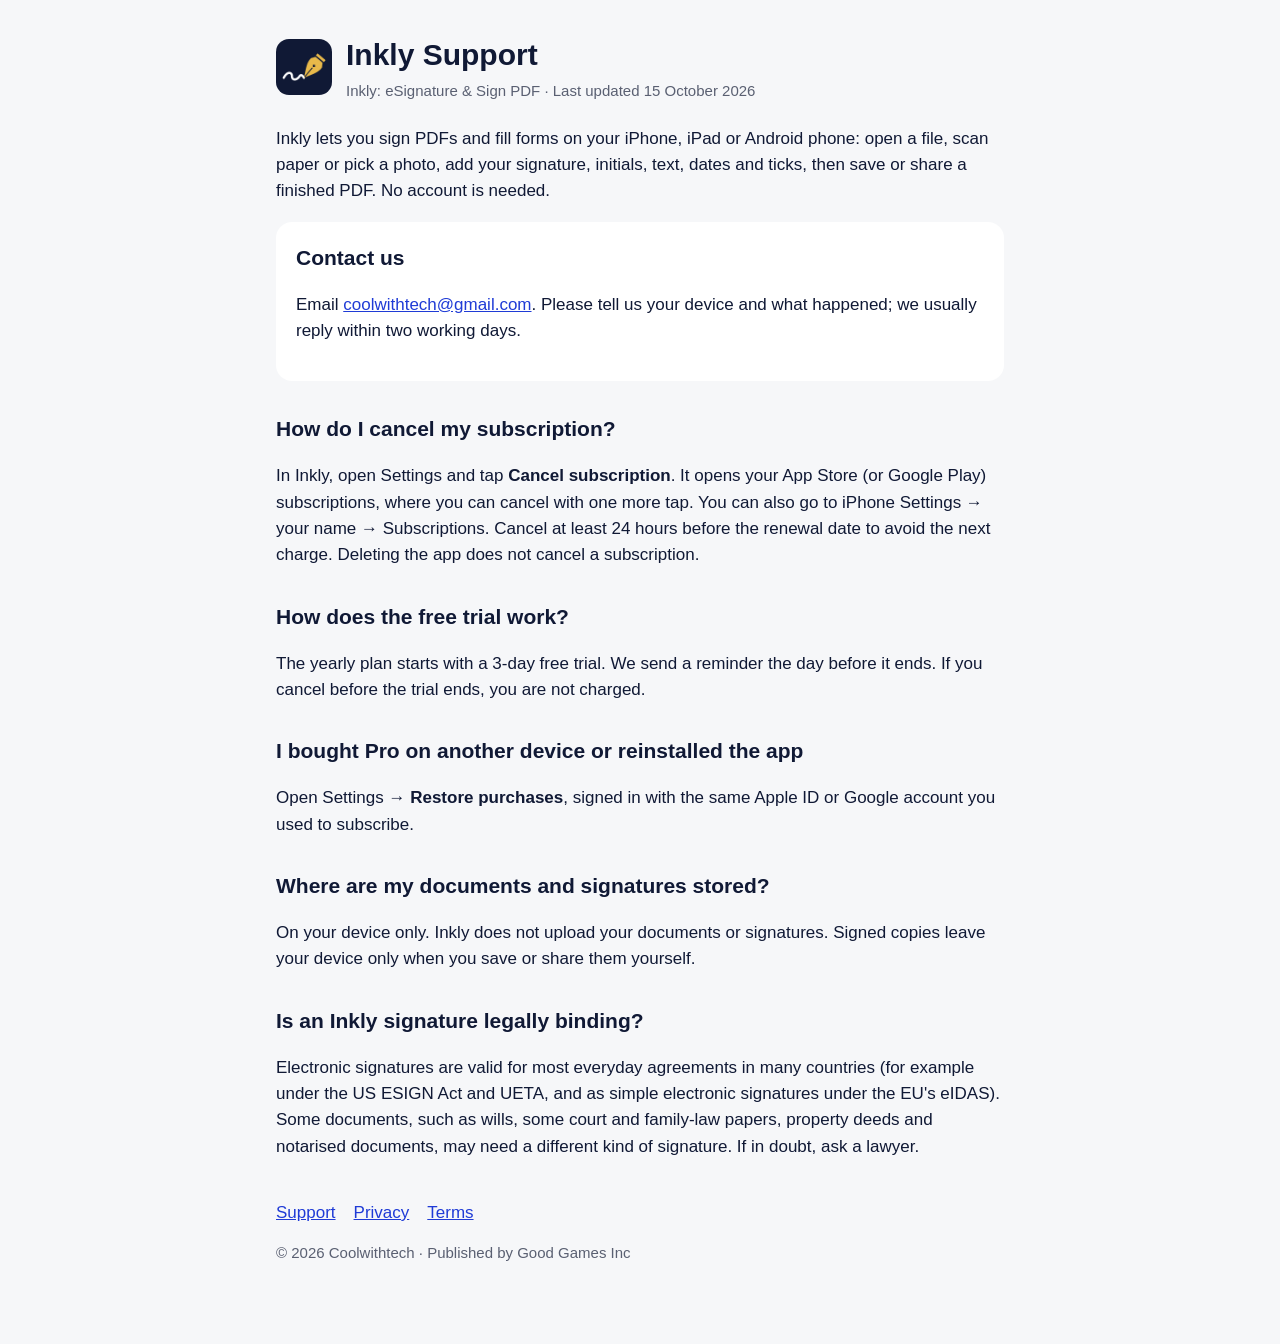
==== index.html @ 67a7bde6 "Inkly support, privacy policy and terms" ====
<!doctype html>
<html lang="en">
<head>
<meta charset="utf-8">
<meta name="viewport" content="width=device-width, initial-scale=1">
<title>Inkly Support</title>
<meta name="description" content="Help for Inkly: eSignature & Sign PDF.">
<link rel="icon" href="icon.png">
<link rel="stylesheet" href="style.css">
</head>
<body>
<main>
  <header><img src="icon.png" alt=""><div><h1>Inkly Support</h1><div class="muted">Inkly: eSignature &amp; Sign PDF · Last updated 15 October 2026</div></div></header>

  <p>Inkly lets you sign PDFs and fill forms on your iPhone, iPad or Android phone: open a file, scan paper or pick a photo, add your signature, initials, text, dates and ticks, then save or share a finished PDF. No account is needed.</p>

  <div class="card">
    <h2 style="margin-top:0">Contact us</h2>
    <p>Email <a href="mailto:coolwithtech@gmail.com?subject=Inkly%20support">coolwithtech@gmail.com</a>. Please tell us your device and what happened; we usually reply within two working days.</p>
  </div>

  <h2>How do I cancel my subscription?</h2>
  <p>In Inkly, open Settings and tap <b>Cancel subscription</b>. It opens your App Store (or Google Play) subscriptions, where you can cancel with one more tap. You can also go to iPhone Settings → your name → Subscriptions. Cancel at least 24 hours before the renewal date to avoid the next charge. Deleting the app does not cancel a subscription.</p>

  <h2>How does the free trial work?</h2>
  <p>The yearly plan starts with a 3-day free trial. We send a reminder the day before it ends. If you cancel before the trial ends, you are not charged.</p>

  <h2>I bought Pro on another device or reinstalled the app</h2>
  <p>Open Settings → <b>Restore purchases</b>, signed in with the same Apple ID or Google account you used to subscribe.</p>

  <h2>Where are my documents and signatures stored?</h2>
  <p>On your device only. Inkly does not upload your documents or signatures. Signed copies leave your device only when you save or share them yourself.</p>

  <h2>Is an Inkly signature legally binding?</h2>
  <p>Electronic signatures are valid for most everyday agreements in many countries (for example under the US ESIGN Act and UETA, and as simple electronic signatures under the EU's eIDAS). Some documents, such as wills, some court and family-law papers, property deeds and notarised documents, may need a different kind of signature. If in doubt, ask a lawyer.</p>

  <nav><a href="./">Support</a><a href="privacy.html">Privacy</a><a href="terms.html">Terms</a></nav>
  <p class="muted">© 2026 Coolwithtech · Published by Good Games Inc</p>
</main>
</body>
</html>
---- style.css ----
:root { --bg: #f6f7f9; --card: #fff; --text: #101935; --muted: #5a6072; --tint: #1f3bd6; --gold: #e8b94a; }
@media (prefers-color-scheme: dark) { :root { --bg: #101935; --card: #1b2650; --text: #fff; --muted: #b6bdd3; --tint: #e8b94a; } }
* { box-sizing: border-box; }
body { margin: 0; background: var(--bg); color: var(--text); font: 17px/1.55 -apple-system, BlinkMacSystemFont, "Segoe UI", Roboto, sans-serif; }
main { max-width: 760px; margin: 0 auto; padding: 32px 16px 64px; }
header { display: flex; align-items: center; gap: 14px; margin-bottom: 24px; }
header img { width: 56px; height: 56px; border-radius: 13px; }
h1 { font-size: 30px; margin: 0; }
h2 { font-size: 21px; margin-top: 32px; }
.card { background: var(--card); border-radius: 16px; padding: 20px; margin: 16px 0; }
a { color: var(--tint); }
.muted { color: var(--muted); font-size: 15px; }
nav { margin-top: 40px; display: flex; gap: 18px; }
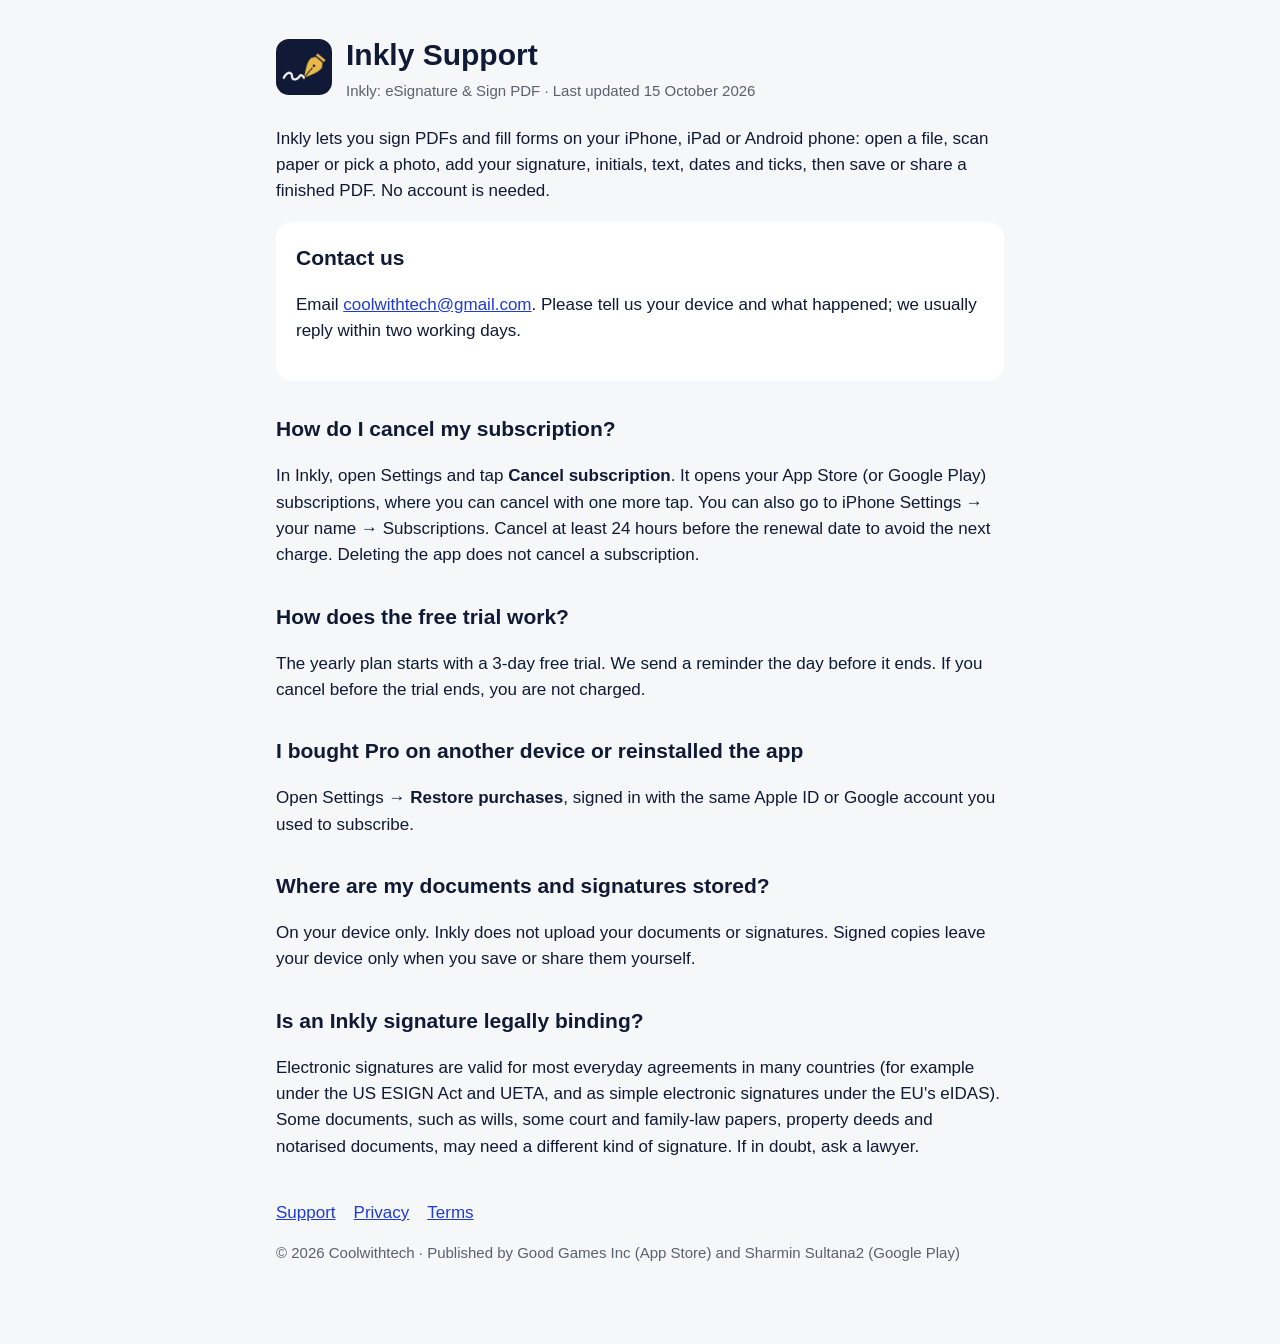
==== commit 0e5f948d: "Name the Google Play publisher (Sharmin Sultana2) next to Good Games Inc Co-Authored-By: Claude Opus" ====
--- a/index.html
+++ b/index.html
@@ -35,7 +35,7 @@
   <p>Electronic signatures are valid for most everyday agreements in many countries (for example under the US ESIGN Act and UETA, and as simple electronic signatures under the EU's eIDAS). Some documents, such as wills, some court and family-law papers, property deeds and notarised documents, may need a different kind of signature. If in doubt, ask a lawyer.</p>
 
   <nav><a href="./">Support</a><a href="privacy.html">Privacy</a><a href="terms.html">Terms</a></nav>
-  <p class="muted">© 2026 Coolwithtech · Published by Good Games Inc</p>
+  <p class="muted">© 2026 Coolwithtech · Published by Good Games Inc (App Store) and Sharmin Sultana2 (Google Play)</p>
 </main>
 </body>
 </html>
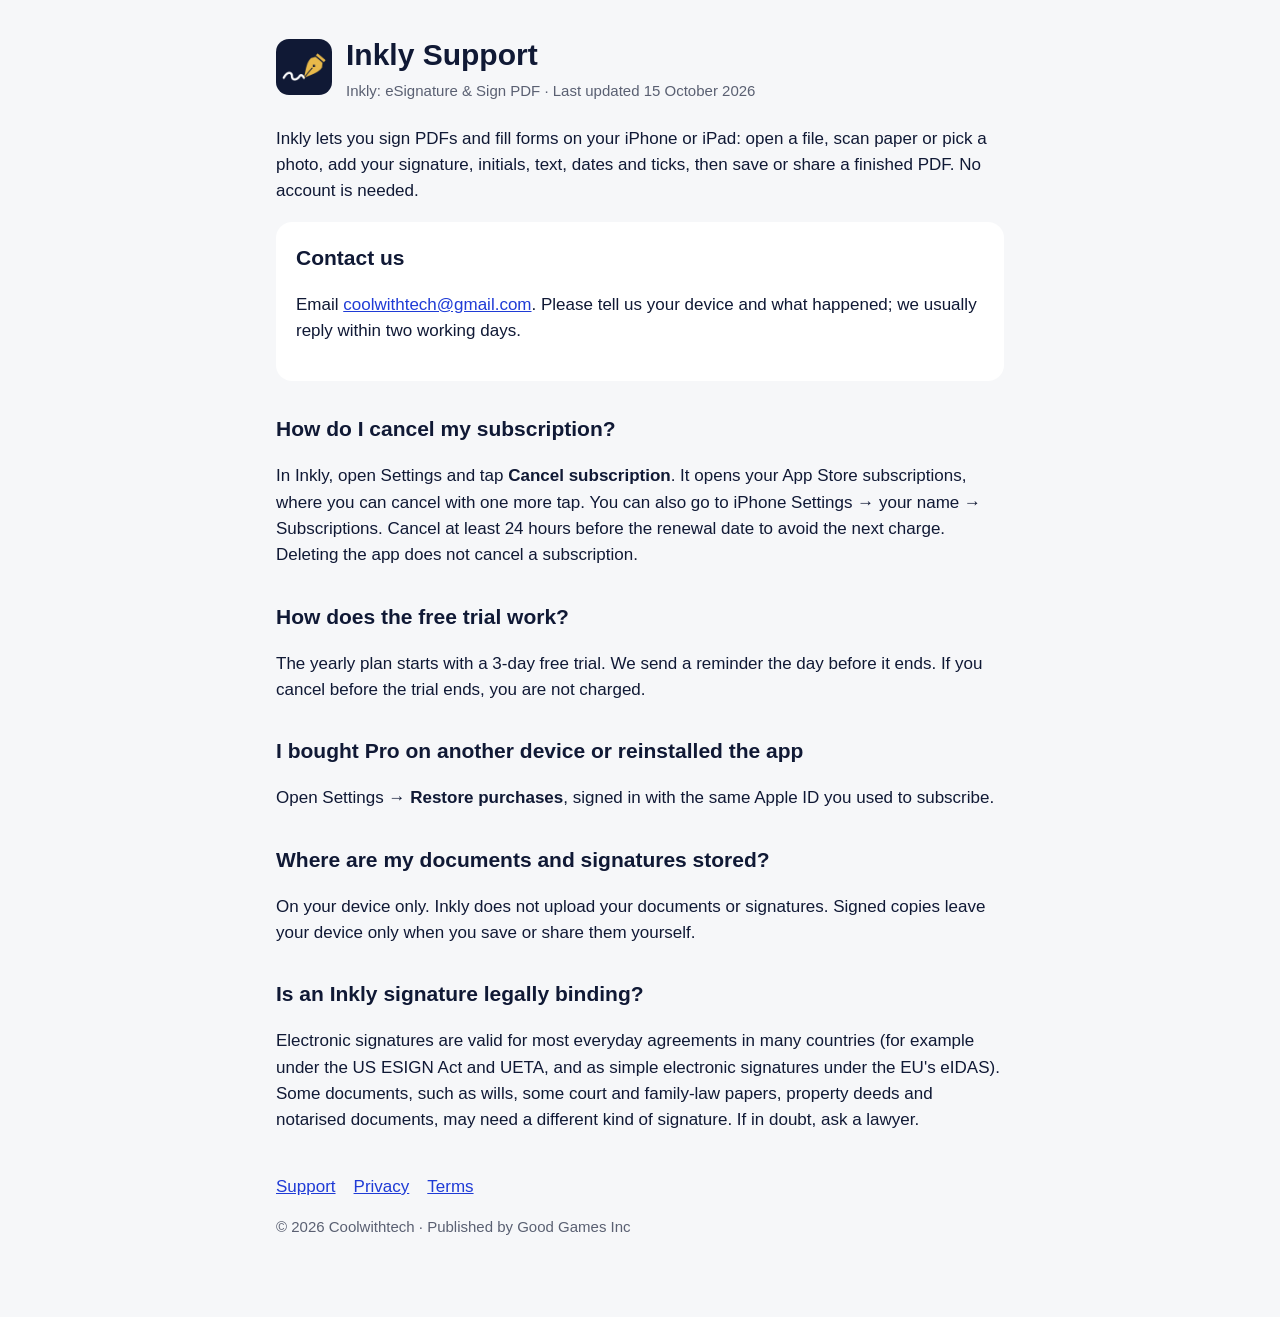
==== commit 7fb1aafa: "Separate Android pages for the Google Play developer (Sharmin Sultana2 / M/S. IYP BY FARAH SAJID); A" ====
--- a/index.html
+++ b/index.html
@@ -12,7 +12,7 @@
 <main>
   <header><img src="icon.png" alt=""><div><h1>Inkly Support</h1><div class="muted">Inkly: eSignature &amp; Sign PDF · Last updated 15 October 2026</div></div></header>
 
-  <p>Inkly lets you sign PDFs and fill forms on your iPhone, iPad or Android phone: open a file, scan paper or pick a photo, add your signature, initials, text, dates and ticks, then save or share a finished PDF. No account is needed.</p>
+  <p>Inkly lets you sign PDFs and fill forms on your iPhone or iPad: open a file, scan paper or pick a photo, add your signature, initials, text, dates and ticks, then save or share a finished PDF. No account is needed.</p>
 
   <div class="card">
     <h2 style="margin-top:0">Contact us</h2>
@@ -20,13 +20,13 @@
   </div>
 
   <h2>How do I cancel my subscription?</h2>
-  <p>In Inkly, open Settings and tap <b>Cancel subscription</b>. It opens your App Store (or Google Play) subscriptions, where you can cancel with one more tap. You can also go to iPhone Settings → your name → Subscriptions. Cancel at least 24 hours before the renewal date to avoid the next charge. Deleting the app does not cancel a subscription.</p>
+  <p>In Inkly, open Settings and tap <b>Cancel subscription</b>. It opens your App Store subscriptions, where you can cancel with one more tap. You can also go to iPhone Settings → your name → Subscriptions. Cancel at least 24 hours before the renewal date to avoid the next charge. Deleting the app does not cancel a subscription.</p>
 
   <h2>How does the free trial work?</h2>
   <p>The yearly plan starts with a 3-day free trial. We send a reminder the day before it ends. If you cancel before the trial ends, you are not charged.</p>
 
   <h2>I bought Pro on another device or reinstalled the app</h2>
-  <p>Open Settings → <b>Restore purchases</b>, signed in with the same Apple ID or Google account you used to subscribe.</p>
+  <p>Open Settings → <b>Restore purchases</b>, signed in with the same Apple ID you used to subscribe.</p>
 
   <h2>Where are my documents and signatures stored?</h2>
   <p>On your device only. Inkly does not upload your documents or signatures. Signed copies leave your device only when you save or share them yourself.</p>
@@ -35,7 +35,7 @@
   <p>Electronic signatures are valid for most everyday agreements in many countries (for example under the US ESIGN Act and UETA, and as simple electronic signatures under the EU's eIDAS). Some documents, such as wills, some court and family-law papers, property deeds and notarised documents, may need a different kind of signature. If in doubt, ask a lawyer.</p>
 
   <nav><a href="./">Support</a><a href="privacy.html">Privacy</a><a href="terms.html">Terms</a></nav>
-  <p class="muted">© 2026 Coolwithtech · Published by Good Games Inc (App Store) and Sharmin Sultana2 (Google Play)</p>
+  <p class="muted">© 2026 Coolwithtech · Published by Good Games Inc</p>
 </main>
 </body>
 </html>
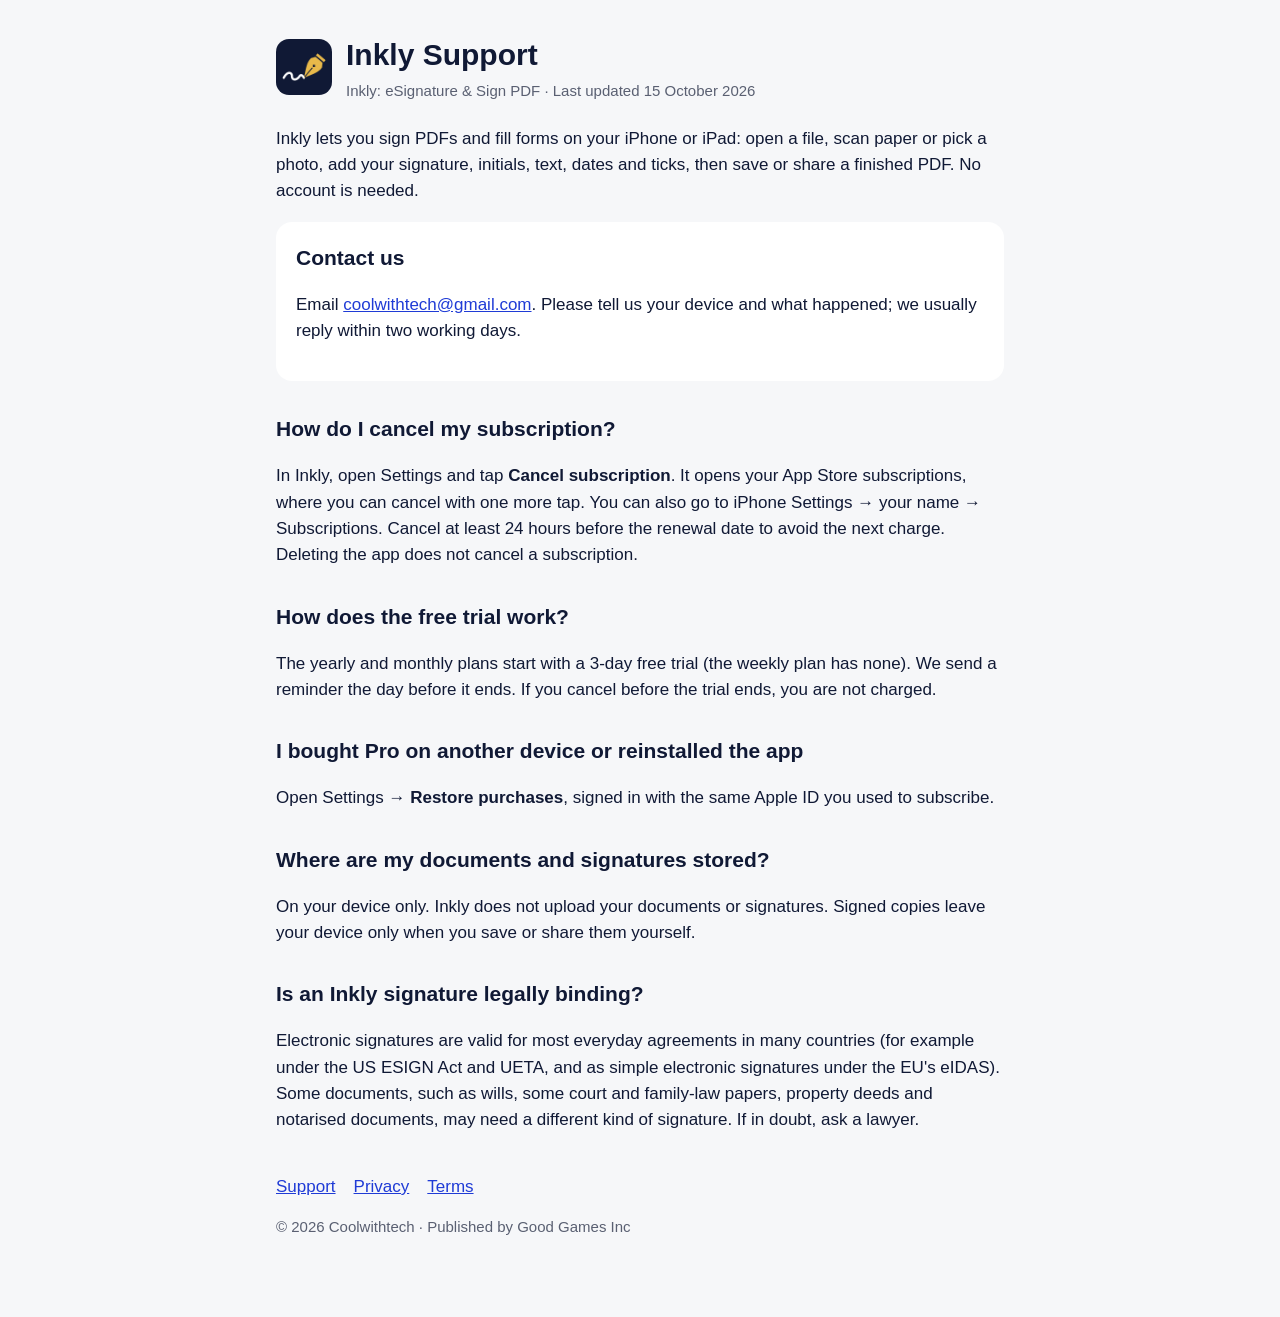
==== commit 09105f60: "Plans from 2026-11-20: yearly and monthly with 3-day free trials, weekly without a trial Co-Authored" ====
--- a/index.html
+++ b/index.html
@@ -23,7 +23,7 @@
   <p>In Inkly, open Settings and tap <b>Cancel subscription</b>. It opens your App Store subscriptions, where you can cancel with one more tap. You can also go to iPhone Settings → your name → Subscriptions. Cancel at least 24 hours before the renewal date to avoid the next charge. Deleting the app does not cancel a subscription.</p>
 
   <h2>How does the free trial work?</h2>
-  <p>The yearly plan starts with a 3-day free trial. We send a reminder the day before it ends. If you cancel before the trial ends, you are not charged.</p>
+  <p>The yearly and monthly plans start with a 3-day free trial (the weekly plan has none). We send a reminder the day before it ends. If you cancel before the trial ends, you are not charged.</p>
 
   <h2>I bought Pro on another device or reinstalled the app</h2>
   <p>Open Settings → <b>Restore purchases</b>, signed in with the same Apple ID you used to subscribe.</p>
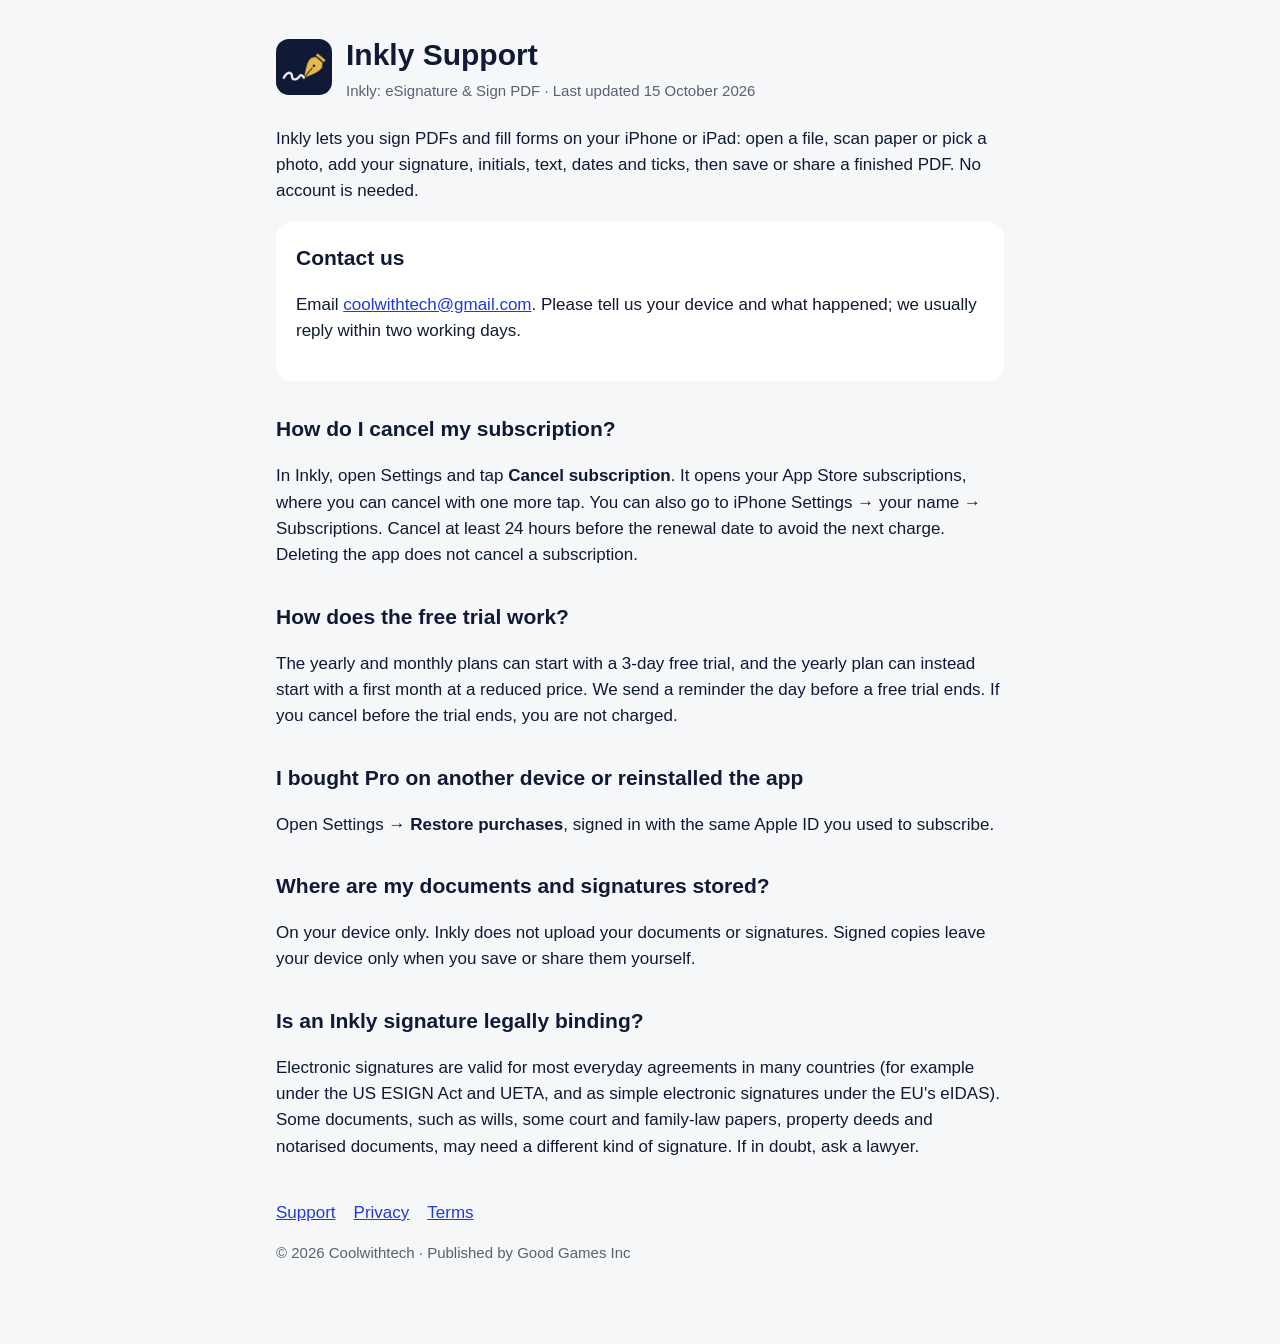
==== commit 00a2fd35: "Plans: yearly or monthly with 3 days free, or yearly with a reduced first month Co-Authored-By: Clau" ====
--- a/index.html
+++ b/index.html
@@ -23,7 +23,7 @@
   <p>In Inkly, open Settings and tap <b>Cancel subscription</b>. It opens your App Store subscriptions, where you can cancel with one more tap. You can also go to iPhone Settings → your name → Subscriptions. Cancel at least 24 hours before the renewal date to avoid the next charge. Deleting the app does not cancel a subscription.</p>
 
   <h2>How does the free trial work?</h2>
-  <p>The yearly and monthly plans start with a 3-day free trial (the weekly plan has none). We send a reminder the day before it ends. If you cancel before the trial ends, you are not charged.</p>
+  <p>The yearly and monthly plans can start with a 3-day free trial, and the yearly plan can instead start with a first month at a reduced price. We send a reminder the day before a free trial ends. If you cancel before the trial ends, you are not charged.</p>
 
   <h2>I bought Pro on another device or reinstalled the app</h2>
   <p>Open Settings → <b>Restore purchases</b>, signed in with the same Apple ID you used to subscribe.</p>
